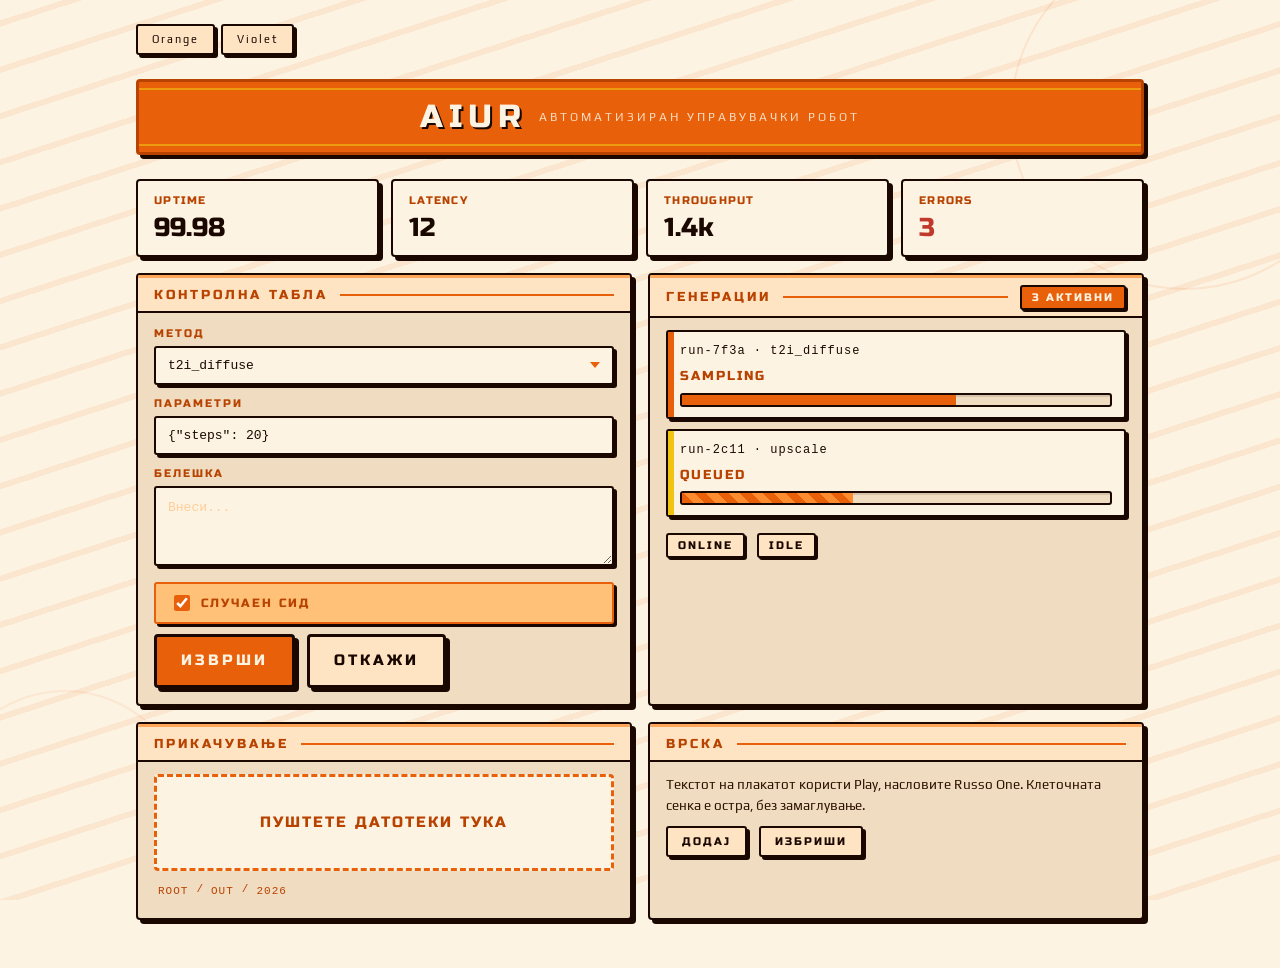
==== styles/construct-poster/demo.html @ 9340254c "refactor(styles): rename soviet-poster to construct-poster Rename the style directory, data-theme, d" ====
<!doctype html>
<html lang="en" data-theme="construct-poster" data-accent="orange">
<head>
<meta charset="utf-8" />
<meta name="viewport" content="width=device-width, initial-scale=1" />
<title>construct-poster — preview</title>
<link rel="preconnect" href="https://fonts.googleapis.com">
<link href="https://fonts.googleapis.com/css2?family=Play:wght@400;700&family=Russo+One&display=swap" rel="stylesheet">
<link rel="stylesheet" href="theme.css" />
<style>
  .shell { max-width: 1040px; margin: 0 auto; padding: var(--s5) var(--s4) var(--s7); }
  .grid { display: grid; grid-template-columns: repeat(4, 1fr); gap: var(--s3); margin: var(--s4) 0; }
  .cols { display: grid; grid-template-columns: 1fr 1fr; gap: var(--s4); margin-top: var(--s4); }
  .row { display: flex; gap: var(--s3); flex-wrap: wrap; align-items: center; }
  .toolbar { display: flex; justify-content: space-between; align-items: center; gap: var(--s3); margin-bottom: var(--s5); }
  @media (max-width: 760px) { .grid { grid-template-columns: repeat(2,1fr); } .cols { grid-template-columns: 1fr; } }
</style>
</head>
<body>
<div class="poster-bg"><span class="ring r1"></span><span class="ring r2"></span><span class="tri"></span></div>
<div class="shell">

  <div class="toolbar">
    <div class="segmented" id="acc" style="display:inline-flex;gap:6px">
      <button class="btn-sm" data-accent="orange">Orange</button>
      <button class="btn-sm" data-accent="violet">Violet</button>
    </div>
  </div>

  <header class="banner">
    <span class="banner-title">AIUR</span>
    <span class="banner-sub">АВТОМАТИЗИРАН УПРАВУВАЧКИ РОБОТ</span>
  </header>

  <div class="grid" style="margin-top:var(--s5)">
    <div class="stat"><div class="label">Uptime</div><div class="value num">99.98</div></div>
    <div class="stat"><div class="label">Latency</div><div class="value num">12</div></div>
    <div class="stat"><div class="label">Throughput</div><div class="value num">1.4k</div></div>
    <div class="stat"><div class="label">Errors</div><div class="value num" style="color:var(--bad)">3</div></div>
  </div>

  <div class="cols">
    <section class="panel">
      <div class="panel-head"><span class="panel-title">Контролна табла</span><span class="panel-rule"></span></div>
      <div class="panel-body">
        <div><span class="label">Метод</span><select class="select"><option>t2i_diffuse</option><option>upscale</option></select></div>
        <div><span class="label">Параметри</span><input class="input" value='{"steps": 20}' /></div>
        <div><span class="label">Белешка</span><textarea class="textarea" placeholder="Внеси..."></textarea></div>
        <label class="check"><input type="checkbox" checked> Случаен сид</label>
        <div class="row">
          <button class="btn">Изврши</button>
          <button class="btn btn-ghost">Откажи</button>
        </div>
      </div>
    </section>

    <section class="panel">
      <div class="panel-head"><span class="panel-title">Генерации</span><span class="panel-rule"></span><span class="badge">3 активни</span></div>
      <div class="panel-body">
        <div class="status-card">
          <div class="sid">run-7f3a · t2i_diffuse</div>
          <div class="sphase">sampling</div>
          <div class="progress"><span style="width:64%"></span></div>
        </div>
        <div class="status-card is-pending">
          <div class="sid">run-2c11 · upscale</div>
          <div class="sphase">queued</div>
          <div class="progress indeterminate"><span></span></div>
        </div>
        <div class="row" style="margin-top:6px">
          <span class="badge plain">online</span>
          <span class="badge plain">idle</span>
        </div>
      </div>
    </section>
  </div>

  <div class="cols">
    <section class="panel">
      <div class="panel-head"><span class="panel-title">Прикачување</span><span class="panel-rule"></span></div>
      <div class="panel-body">
        <div class="drop-zone"><div class="drop-title">ПУШТЕТЕ ДАТОТЕКИ ТУКА</div></div>
        <nav class="breadcrumb"><a href="#">root</a><span class="sep">/</span><a href="#">out</a><span class="sep">/</span><a href="#">2026</a></nav>
      </div>
    </section>
    <section class="panel">
      <div class="panel-head"><span class="panel-title">Врска</span><span class="panel-rule"></span></div>
      <div class="panel-body">
        <p style="color:var(--ink-2);font-size:13.5px">Текстот на плакатот користи Play, насловите Russo One. Клеточната сенка е остра, без замаглување.</p>
        <div class="row"><button class="btn btn-sm">Додај</button><button class="btn btn-sm">Избриши</button></div>
      </div>
    </section>
  </div>

</div>
<script>
  const html = document.documentElement;
  document.querySelectorAll("#acc button").forEach(b => b.onclick = () => {
    html.dataset.accent = b.dataset.accent;
  });
</script>
</body>
</html>
---- styles/construct-poster/theme.css ----
/* ============================================================
   construct-poster — a flat, cell-shaded constructivist-poster web style
   Warm paper neutrals, one chrome hue, heavy flat borders, sharp
   offset "cell" shadows, constructivist background decoration.

   Portable: everything below is the STYLE. Brand/status colours
   are declared as PART-LEVEL ACCENTS (data-accent) and PROJECT
   SLOTS, left for the host project to re-point.

   Usage:
     <html data-theme="construct-poster" data-accent="orange">
     <link rel="stylesheet" href="theme.css">
   Or drop just the :root token block into an existing system.

   Modes: light only (faithful to the source theme).
   Accents: "orange" (canonical) | "violet" (alt).
   License: MIT (code).
   ============================================================ */

/* ---- tokens: default = orange ---- */
:root,
[data-theme="construct-poster"] {
  /* neutrals — warm paper */
  --bg:        #fdf3e3;
  --bg-2:      #f0dcc0;
  --surface:   #fdf3e3;
  --surface-2: #f0dcc0;
  --surface-3: #ffe4c4;
  --line:      #1a0800;
  --line-2:    #2d1400;
  --ink:       #1a0800;
  --ink-2:     #2d1400;
  --mut:       #7a5c44;

  /* chrome — constructivist orange (canonical) */
  --chrome:        #e8600a;
  --chrome-2:      #b84300;
  --chrome-bright: #ff8c2e;
  --chrome-soft:   #ffc078;
  --chrome-pale:   #ffe4c4;

  /* cell-shadow: the sharp, un-blurred offset that defines the style */
  --cell-shadow: #1a0800;
  --cell: 4px;

  /* status */
  --good: #2e7d32; --warn: #f1c40f; --bad: #c0392b; --info: #1d5f8a;
  --gold: #f1c40f;

  /* shape — flat, heavy, barely-rounded */
  --bw: 2px;
  --r-sm: 3px; --r-md: 4px; --r-lg: 6px; --r-full: 999px;

  /* space / motion (shared scale) */
  --s1: 4px; --s2: 8px; --s3: 12px; --s4: 16px; --s5: 24px; --s6: 32px; --s7: 48px;
  --ease: cubic-bezier(.2,.7,.3,1); --dur: 100ms;

  /* type — host supplies actual families (Russo One / Play, OFL) */
  --f-display: 'Russo One', 'Arial Black', system-ui, sans-serif;
  --f-sans:    'Play', ui-sans-serif, system-ui, -apple-system, 'Segoe UI', sans-serif;
  --f-mono:    'Courier New', ui-monospace, monospace;

  /* constructivist background texture (off when host wants quiet) */
  --tex: repeating-linear-gradient(-18deg, transparent 0 38px, color-mix(in srgb, var(--chrome) 9%, transparent) 38px 44px);

  /* ── PROJECT SLOTS (host fills) ─────────────────────────── */
  --acc: var(--chrome);
  --acc-soft: var(--chrome-pale);
  --acc-line: var(--chrome);
  --acc-ink: var(--bg);
}

/* ---- accent: violet (muted alt palette) ---- */
[data-theme="construct-poster"][data-accent="violet"] {
  --bg:        #f7f5fa;
  --bg-2:      #e8e3f0;
  --surface:   #f7f5fa;
  --surface-2: #e8e3f0;
  --surface-3: #efecf5;
  --line:      #241d33;
  --line-2:    #3a3149;
  --ink:       #241d33;
  --ink-2:     #3a3149;
  --mut:       #655b78;

  --chrome:        #8578a8;
  --chrome-2:      #6b5b8a;
  --chrome-bright: #a49cc0;
  --chrome-soft:   #cbc4dd;
  --chrome-pale:   #efecf5;

  --cell-shadow: #241d33;
  --gold: #cbbf8f;
}

/* ============================================================
   BASE
   ============================================================ */
*, *::before, *::after { box-sizing: border-box; }
html { -webkit-text-size-adjust: 100%; }
body {
  margin: 0;
  background: var(--bg);
  color: var(--ink);
  font: 15px/1.55 var(--f-sans);
  -webkit-font-smoothing: antialiased;
  text-rendering: optimizeLegibility;
}
/* constructivist texture + decoration behind content */
.poster-bg {
  position: fixed; inset: 0; z-index: 0; pointer-events: none; overflow: hidden;
  background: var(--tex);
}
.poster-bg .ring {
  position: absolute; border-radius: 50%;
  border: 2px solid var(--chrome); opacity: .10;
}
.poster-bg .ring.r1 { width: 350px; height: 350px; top: -60px; right: -80px; }
.poster-bg .ring.r2 { width: 250px; height: 250px; bottom: -40px; left: -60px; opacity: .08; }
.poster-bg .tri {
  position: absolute; bottom: 8%; right: 12%; width: 0; height: 0;
  border-left: 60px solid transparent; border-right: 60px solid transparent;
  border-bottom: 100px solid var(--chrome); opacity: .07; transform: rotate(25deg);
}
.shell { position: relative; z-index: 1; }
h1,h2,h3 { margin: 0; font-family: var(--f-display); font-weight: 400; letter-spacing: .02em; }
p { margin: 0; }
a { color: var(--chrome-2); }
button { font: inherit; color: inherit; cursor: pointer; }
:focus-visible { outline: 2px solid var(--chrome); outline-offset: 2px; }

/* ============================================================
   COMPONENTS (starter kit)
   ============================================================ */
/* --- Banner --- */
.banner {
  display: flex; align-items: center; justify-content: center; gap: var(--s3);
  padding: 10px 32px; text-transform: uppercase;
  background: var(--chrome); color: var(--bg);
  border: 3px solid var(--chrome-2); border-radius: var(--r-md);
  box-shadow: var(--cell) var(--cell) 0 var(--cell-shadow);
  position: relative;
}
.banner::before, .banner::after {
  content: ''; position: absolute; left: 0; right: 0; height: 2px;
  background: var(--gold); opacity: .6;
}
.banner::before { top: 6px; } .banner::after { bottom: 6px; }
.banner-title { font-family: var(--f-display); font-size: 32px; letter-spacing: 6px; text-shadow: 2px 2px 0 var(--cell-shadow); }
.banner-sub { font-family: var(--f-sans); font-size: 12px; letter-spacing: 3px; opacity: .85; }

/* --- Panel — a flat cell-shaded block --- */
.panel {
  background: var(--surface-2);
  border: var(--bw) solid var(--line);
  border-radius: var(--r-md);
  box-shadow: var(--cell) var(--cell) 0 var(--cell-shadow);
  display: flex; flex-direction: column; overflow: hidden; position: relative;
}
.panel::before {
  content: ''; position: absolute; top: 0; left: 0; right: 0; height: 3px;
  background: var(--chrome-bright); opacity: .7; z-index: 2;
}
.panel-head {
  display: flex; flex-wrap: wrap; align-items: center; gap: var(--s3);
  padding: 10px 16px 6px; background: var(--chrome-pale);
  border-bottom: var(--bw) solid var(--line); flex-shrink: 0;
}
.panel-title {
  font-family: var(--f-display); font-size: 13px; color: var(--chrome-2);
  letter-spacing: 3px; text-transform: uppercase; white-space: nowrap;
}
.panel-rule { flex: 1 1 20px; min-width: 20px; height: 2px; background: var(--chrome); }
.panel-body { flex: 1; padding: 12px 16px 16px; display: flex; flex-direction: column; gap: 10px; }

/* --- Buttons --- */
.btn {
  display: inline-flex; align-items: center; justify-content: center; gap: var(--s2);
  padding: 12px 24px; font-family: var(--f-display); font-size: 15px;
  letter-spacing: 3px; text-transform: uppercase;
  color: var(--bg); background: var(--chrome);
  border: 3px solid var(--line); border-radius: var(--r-md);
  box-shadow: var(--cell) var(--cell) 0 var(--cell-shadow);
  transition: all var(--dur) var(--ease);
}
.btn:hover { background: var(--chrome-bright); transform: translate(2px,2px); box-shadow: calc(var(--cell) - 2px) calc(var(--cell) - 2px) 0 var(--cell-shadow); }
.btn:active { transform: translate(var(--cell), var(--cell)); box-shadow: 0 0 0 var(--cell-shadow); }
.btn:disabled { opacity: .45; cursor: not-allowed; box-shadow: none; transform: none; }
.btn-ghost { color: var(--ink); background: var(--chrome-pale); }
.btn-ghost:hover { background: var(--chrome-soft); }
.btn-sm {
  padding: 5px 14px; font-size: 11px; letter-spacing: 2px;
  color: var(--ink); background: var(--chrome-pale);
  border: var(--bw) solid var(--line); border-radius: var(--r-sm);
  box-shadow: 3px 3px 0 var(--cell-shadow);
}
.btn-sm:hover { background: var(--chrome-soft); border-color: var(--chrome); transform: translate(1px,1px); box-shadow: 2px 2px 0 var(--cell-shadow); }

/* --- Inputs --- */
.input, .textarea, .select {
  width: 100%; padding: 10px 12px; font-family: var(--f-mono); font-size: 13px;
  color: var(--ink); background: var(--surface);
  border: var(--bw) solid var(--line); border-radius: var(--r-sm);
  box-shadow: 3px 3px 0 var(--cell-shadow);
  transition: border-color var(--dur) var(--ease);
}
.textarea { line-height: 1.5; resize: vertical; min-height: 80px; }
.input:hover, .textarea:hover, .select:hover { border-color: var(--chrome); }
.input:focus, .textarea:focus, .select:focus { outline: none; border-color: var(--chrome); }
.input::placeholder, .textarea::placeholder { color: var(--chrome-soft); opacity: .7; }
.select {
  appearance: none; -webkit-appearance: none; cursor: pointer; padding-right: 30px;
  background-image: url("data:image/svg+xml,%3Csvg width='10' height='6' xmlns='http://www.w3.org/2000/svg'%3E%3Cpath d='M0 0l5 6 5-6z' fill='%23e8600a'/%3E%3C/svg%3E");
  background-repeat: no-repeat; background-position: right 12px center;
}
.label {
  display: block; font-family: var(--f-display); font-size: 11px;
  color: var(--chrome-2); letter-spacing: 2px; margin-bottom: 4px; text-transform: uppercase;
}

/* --- Checkbox --- */
.check {
  display: inline-flex; align-items: center; gap: var(--s2); cursor: pointer; user-select: none;
  font-family: var(--f-display); font-size: 12px; letter-spacing: 2px; text-transform: uppercase;
  color: var(--chrome-2); padding: 8px 14px; background: var(--surface);
  border: var(--bw) solid var(--line); border-radius: var(--r-sm);
  box-shadow: 3px 3px 0 var(--cell-shadow); transition: all var(--dur) var(--ease);
}
.check input { accent-color: var(--chrome); width: 16px; height: 16px; cursor: pointer; }
.check:hover { background: var(--chrome-pale); }
.check:has(input:checked) { background: var(--chrome-soft); border-color: var(--chrome); }

/* --- Badge / tag --- */
.badge {
  display: inline-flex; align-items: center; gap: 6px;
  font-family: var(--f-display); font-size: 11px; letter-spacing: 2px;
  text-transform: uppercase; padding: 2px 10px; color: var(--bg); background: var(--chrome);
  border: var(--bw) solid var(--line); border-radius: var(--r-sm);
  box-shadow: 2px 2px 0 var(--cell-shadow);
}
.badge.plain { color: var(--ink); background: var(--chrome-pale); }

/* --- Status card --- */
.status-card {
  position: relative; display: flex; flex-direction: column; gap: 6px;
  padding: 10px 12px; background: var(--surface);
  border: var(--bw) solid var(--line); border-radius: var(--r-sm);
  box-shadow: 3px 3px 0 var(--cell-shadow);
}
.status-card::before { content: ''; position: absolute; left: 0; top: 0; bottom: 0; width: 6px; background: var(--chrome); }
.status-card.is-pending::before { background: var(--gold); }
.status-card.is-ok::before { background: var(--good); }
.status-card.is-bad::before { background: var(--bad); }
.status-card .sid { font-family: var(--f-mono); font-size: 12px; letter-spacing: 1px; }
.status-card .sphase { font-family: var(--f-display); font-size: 13px; color: var(--chrome-2); letter-spacing: 2px; text-transform: uppercase; }

/* --- Progress --- */
.progress {
  height: 14px; background: var(--surface-2);
  border: var(--bw) solid var(--line); border-radius: var(--r-sm);
  overflow: hidden; box-shadow: inset 2px 2px 0 color-mix(in srgb, var(--line) 12%, transparent);
}
.progress > span { display: block; height: 100%; background: var(--chrome); transition: width .3s var(--ease); }
.progress.indeterminate > span {
  width: 40%; animation: poster-stripes 1.2s linear infinite;
  background: repeating-linear-gradient(45deg, var(--chrome) 0 8px, var(--chrome-bright) 8px 16px);
}
@keyframes poster-stripes { from { background-position: 0 0; } to { background-position: 22px 0; } }

/* --- Drop zone --- */
.drop-zone {
  border: 3px dashed var(--chrome); background: var(--surface);
  border-radius: var(--r-md); padding: 34px 16px; text-align: center;
  transition: background var(--dur) var(--ease), border-color var(--dur) var(--ease);
}
.drop-zone.dragging { background: var(--chrome-pale); border-color: var(--chrome-2); }
.drop-zone .drop-title { font-family: var(--f-display); letter-spacing: 2px; color: var(--chrome-2); }

/* --- Modal --- */
.modal { position: fixed; inset: 0; z-index: 2000; display: none; align-items: center; justify-content: center;
  background: color-mix(in srgb, var(--line) 62%, transparent); }
.modal.open { display: flex; }
.modal-box {
  width: min(680px, 92vw); max-height: 80vh; display: flex; flex-direction: column;
  background: var(--surface-2); border: var(--bw) solid var(--line);
  border-radius: var(--r-md); box-shadow: 8px 8px 0 var(--cell-shadow); overflow: hidden;
}
.modal-head { display: flex; align-items: center; gap: var(--s2); padding: 8px 10px;
  background: var(--chrome-pale); border-bottom: var(--bw) solid var(--line); }
.modal-body { flex: 1; overflow-y: auto; background: var(--surface); }
.modal-foot { padding: 10px; border-top: var(--bw) solid var(--line); background: var(--chrome-pale); }

/* --- Thumb (masonry card) --- */
.thumb {
  position: relative; overflow: hidden; cursor: pointer;
  background: var(--surface); border: var(--bw) solid var(--line);
  border-radius: var(--r-md); box-shadow: var(--cell) var(--cell) 0 var(--cell-shadow);
  break-inside: avoid; margin-bottom: 12px; transition: all .15s var(--ease);
}
.thumb:hover { border-color: var(--chrome); transform: translate(2px,2px); box-shadow: 2px 2px 0 var(--cell-shadow); }
.thumb img, .thumb video { width: 100%; height: auto; display: block; }

/* --- Breadcrumb --- */
.breadcrumb { display: flex; flex-wrap: wrap; gap: var(--s1); font-family: var(--f-mono); font-size: 11px; }
.breadcrumb a { color: var(--chrome-2); text-transform: uppercase; letter-spacing: 1px; text-decoration: none; padding: 2px 4px; border-radius: 2px; }
.breadcrumb a:hover { background: var(--chrome); color: var(--bg); }
.breadcrumb .sep { color: var(--chrome-2); user-select: none; }

/* --- Stat --- */
.stat {
  background: var(--surface); border: var(--bw) solid var(--line);
  border-radius: var(--r-md); box-shadow: var(--cell) var(--cell) 0 var(--cell-shadow);
  padding: var(--s3) var(--s4);
}
.stat .label { font-size: 10.5px; text-transform: uppercase; letter-spacing: .12em; color: var(--chrome-2); }
.stat .value { font-family: var(--f-display); font-size: 26px; line-height: 1.15; margin-top: 2px; }
.num { font-variant-numeric: tabular-nums; }

@media (prefers-reduced-motion: reduce) {
  * { transition-duration: 0ms !important; animation-duration: 0ms !important; }
}
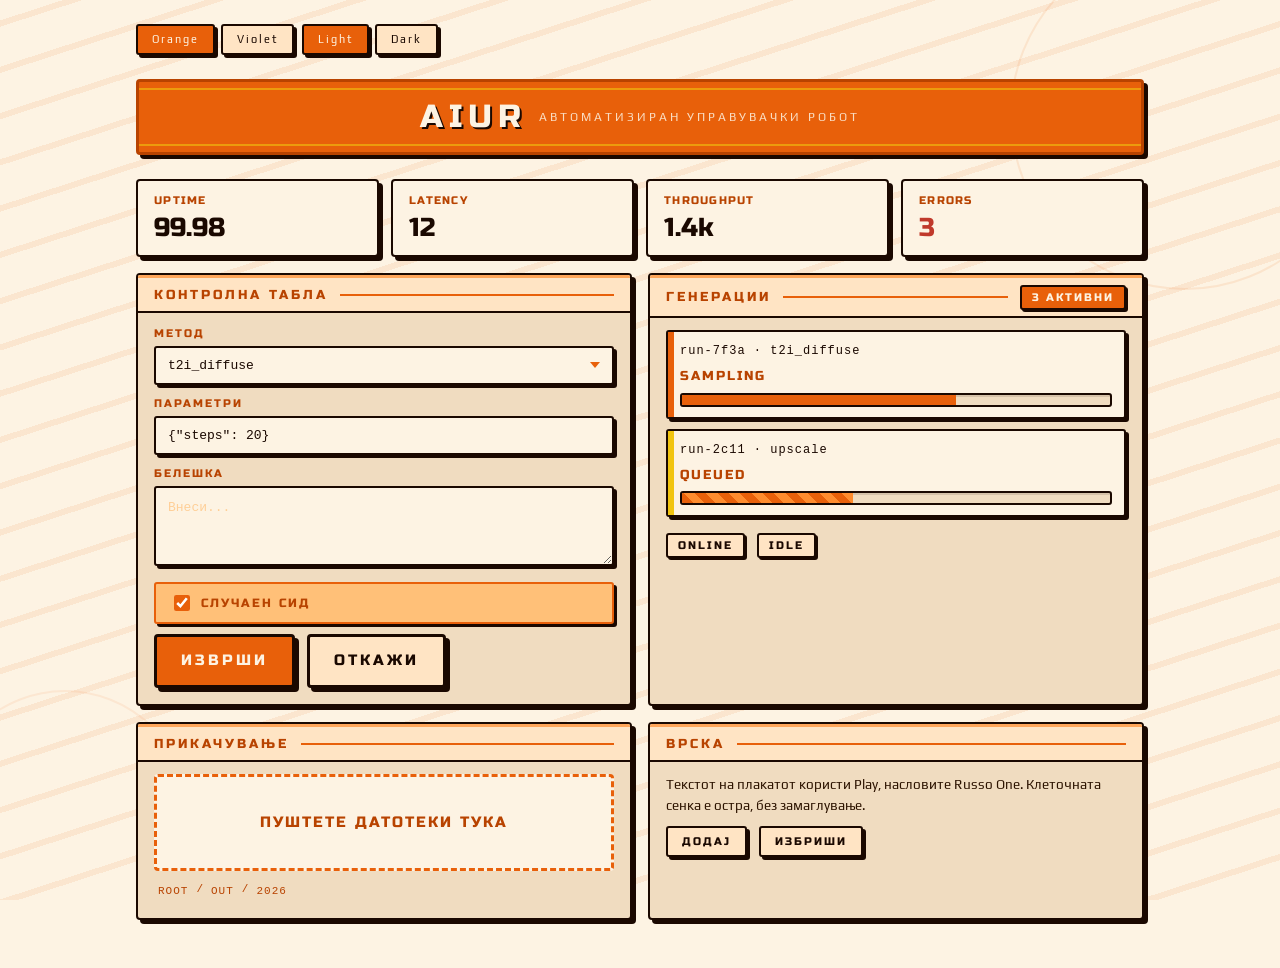
==== commit 3923dd08: "feat(construct-poster): add a dark mode Add a warm-night dark variant (orange and violet) with a cre" ====
--- a/styles/construct-poster/demo.html
+++ b/styles/construct-poster/demo.html
@@ -1,5 +1,5 @@
 <!doctype html>
-<html lang="en" data-theme="construct-poster" data-accent="orange">
+<html lang="en" data-theme="construct-poster" data-mode="light" data-accent="orange">
 <head>
 <meta charset="utf-8" />
 <meta name="viewport" content="width=device-width, initial-scale=1" />
@@ -13,6 +13,7 @@
   .cols { display: grid; grid-template-columns: 1fr 1fr; gap: var(--s4); margin-top: var(--s4); }
   .row { display: flex; gap: var(--s3); flex-wrap: wrap; align-items: center; }
   .toolbar { display: flex; justify-content: space-between; align-items: center; gap: var(--s3); margin-bottom: var(--s5); }
+  .toolbar .btn-sm[aria-pressed="true"] { background: var(--chrome); color: var(--bg); border-color: var(--line); }
   @media (max-width: 760px) { .grid { grid-template-columns: repeat(2,1fr); } .cols { grid-template-columns: 1fr; } }
 </style>
 </head>
@@ -21,9 +22,15 @@
 <div class="shell">
 
   <div class="toolbar">
-    <div class="segmented" id="acc" style="display:inline-flex;gap:6px">
-      <button class="btn-sm" data-accent="orange">Orange</button>
-      <button class="btn-sm" data-accent="violet">Violet</button>
+    <div class="row" style="gap:8px">
+      <div class="segmented" id="acc" style="display:inline-flex;gap:6px">
+        <button class="btn-sm" data-accent="orange" aria-pressed="true">Orange</button>
+        <button class="btn-sm" data-accent="violet" aria-pressed="false">Violet</button>
+      </div>
+      <div class="segmented" id="mode" style="display:inline-flex;gap:6px">
+        <button class="btn-sm" data-mode="light" aria-pressed="true">Light</button>
+        <button class="btn-sm" data-mode="dark" aria-pressed="false">Dark</button>
+      </div>
     </div>
   </div>
 
@@ -95,8 +102,17 @@
 </div>
 <script>
   const html = document.documentElement;
-  document.querySelectorAll("#acc button").forEach(b => b.onclick = () => {
-    html.dataset.accent = b.dataset.accent;
+  function select(group, attr, value) {
+    html.dataset[attr] = value;
+    document.querySelectorAll(`#${group} button`).forEach((button) => {
+      button.setAttribute("aria-pressed", String(button.dataset[attr] === value));
+    });
+  }
+  document.querySelectorAll("#acc button").forEach((button) => {
+    button.onclick = () => select("acc", "accent", button.dataset.accent);
+  });
+  document.querySelectorAll("#mode button").forEach((button) => {
+    button.onclick = () => select("mode", "mode", button.dataset.mode);
   });
 </script>
 </body>
--- a/styles/construct-poster/theme.css
+++ b/styles/construct-poster/theme.css
@@ -1,18 +1,18 @@
 /* ============================================================
    construct-poster — a flat, cell-shaded constructivist-poster web style
-   Warm paper neutrals, one chrome hue, heavy flat borders, sharp
-   offset "cell" shadows, constructivist background decoration.
+   Warm paper (light) / warm night (dark) neutrals, one chrome hue, heavy flat
+   borders, sharp offset "cell" shadows, constructivist background decoration.
 
    Portable: everything below is the STYLE. Brand/status colours
    are declared as PART-LEVEL ACCENTS (data-accent) and PROJECT
    SLOTS, left for the host project to re-point.
 
    Usage:
-     <html data-theme="construct-poster" data-accent="orange">
+     <html data-theme="construct-poster" data-mode="light" data-accent="orange">
      <link rel="stylesheet" href="theme.css">
    Or drop just the :root token block into an existing system.
 
-   Modes: light only (faithful to the source theme).
+   Modes: light (canonical paper) | dark (warm night ground).
    Accents: "orange" (canonical) | "violet" (alt).
    License: MIT (code).
    ============================================================ */
@@ -20,6 +20,7 @@
 /* ---- tokens: default = orange ---- */
 :root,
 [data-theme="construct-poster"] {
+  color-scheme: light;
   /* neutrals — warm paper */
   --bg:        #fdf3e3;
   --bg-2:      #f0dcc0;
@@ -42,6 +43,7 @@
   /* cell-shadow: the sharp, un-blurred offset that defines the style */
   --cell-shadow: #1a0800;
   --cell: 4px;
+  --scrim: color-mix(in srgb, #1a0800 62%, transparent);
 
   /* status */
   --good: #2e7d32; --warn: #f1c40f; --bad: #c0392b; --info: #1d5f8a;
@@ -93,6 +95,60 @@
   --gold: #cbbf8f;
 }
 
+/* ---- mode: dark (warm night paper, inverted line) ---- */
+[data-theme="construct-poster"][data-mode="dark"] {
+  color-scheme: dark;
+  --bg:        #120b08;
+  --bg-2:      #1a0e09;
+  --surface:   #1c0f09;
+  --surface-2: #26140c;
+  --surface-3: #321a0e;
+  --line:      #f4e3cb;
+  --line-2:    #d8c3aa;
+  --ink:       #f6e8d6;
+  --ink-2:     #d8c3aa;
+  --mut:       #a88d75;
+
+  --chrome:        #ff7a1a;
+  --chrome-2:      #ffb066;
+  --chrome-bright: #ffc08a;
+  --chrome-soft:   #6a3210;
+  --chrome-pale:   #2a1309;
+
+  --cell-shadow: #050201;
+  --scrim: color-mix(in srgb, #000 72%, transparent);
+  --gold: #e6c15c;
+  --good: #7bd88f; --warn: #f0c24b; --bad: #ff8b7a; --info: #8fc7ff;
+  --tex: repeating-linear-gradient(-18deg, transparent 0 38px, color-mix(in srgb, var(--chrome) 7%, transparent) 38px 44px);
+}
+
+/* ---- dark + violet ---- */
+[data-theme="construct-poster"][data-mode="dark"][data-accent="violet"] {
+  color-scheme: dark;
+  --bg:        #110d16;
+  --bg-2:      #18111f;
+  --surface:   #1b1424;
+  --surface-2: #241a30;
+  --surface-3: #30233d;
+  --line:      #efe4ff;
+  --line-2:    #d3c1ec;
+  --ink:       #f3ecfb;
+  --ink-2:     #d3c1ec;
+  --mut:       #a795c2;
+
+  --chrome:        #b8a6e0;
+  --chrome-2:      #d8c8ff;
+  --chrome-bright: #e7dcff;
+  --chrome-soft:   #4a3a66;
+  --chrome-pale:   #241b33;
+
+  --cell-shadow: #07040c;
+  --scrim: color-mix(in srgb, #000 70%, transparent);
+  --gold: #d9c98a;
+  --good: #7bd88f; --warn: #f0c24b; --bad: #ff8b7a; --info: #8fc7ff;
+  --tex: repeating-linear-gradient(-18deg, transparent 0 38px, color-mix(in srgb, var(--chrome) 7%, transparent) 38px 44px);
+}
+
 /* ============================================================
    BASE
    ============================================================ */
@@ -213,6 +269,20 @@
   background-image: url("data:image/svg+xml,%3Csvg width='10' height='6' xmlns='http://www.w3.org/2000/svg'%3E%3Cpath d='M0 0l5 6 5-6z' fill='%23e8600a'/%3E%3C/svg%3E");
   background-repeat: no-repeat; background-position: right 12px center;
 }
+[data-theme="construct-poster"][data-accent="violet"] .select {
+  background-image: url("data:image/svg+xml,%3Csvg width='10' height='6' xmlns='http://www.w3.org/2000/svg'%3E%3Cpath d='M0 0l5 6 5-6z' fill='%238578a8'/%3E%3C/svg%3E");
+}
+[data-theme="construct-poster"][data-mode="dark"] .select {
+  background-image: url("data:image/svg+xml,%3Csvg width='10' height='6' xmlns='http://www.w3.org/2000/svg'%3E%3Cpath d='M0 0l5 6 5-6z' fill='%23ff7a1a'/%3E%3C/svg%3E");
+}
+[data-theme="construct-poster"][data-mode="dark"][data-accent="violet"] .select {
+  background-image: url("data:image/svg+xml,%3Csvg width='10' height='6' xmlns='http://www.w3.org/2000/svg'%3E%3Cpath d='M0 0l5 6 5-6z' fill='%23b8a6e0'/%3E%3C/svg%3E");
+}
+[data-theme="construct-poster"][data-mode="dark"] .input::placeholder,
+[data-theme="construct-poster"][data-mode="dark"] .textarea::placeholder {
+  color: var(--mut);
+  opacity: .9;
+}
 .label {
   display: block; font-family: var(--f-display); font-size: 11px;
   color: var(--chrome-2); letter-spacing: 2px; margin-bottom: 4px; text-transform: uppercase;
@@ -278,7 +348,7 @@
 
 /* --- Modal --- */
 .modal { position: fixed; inset: 0; z-index: 2000; display: none; align-items: center; justify-content: center;
-  background: color-mix(in srgb, var(--line) 62%, transparent); }
+  background: var(--scrim); }
 .modal.open { display: flex; }
 .modal-box {
   width: min(680px, 92vw); max-height: 80vh; display: flex; flex-direction: column;
@@ -319,3 +389,37 @@
 @media (prefers-reduced-motion: reduce) {
   * { transition-duration: 0ms !important; animation-duration: 0ms !important; }
 }
+
+/* ------------------------------------------------------------ scrollbars */
+[data-theme="construct-poster"] {
+  scrollbar-color: var(--line) var(--surface-2);
+  scrollbar-width: thin;
+}
+
+[data-theme="construct-poster"]::-webkit-scrollbar,
+[data-theme="construct-poster"] ::-webkit-scrollbar {
+  width: 12px;
+  height: 12px;
+}
+
+[data-theme="construct-poster"]::-webkit-scrollbar-track,
+[data-theme="construct-poster"] ::-webkit-scrollbar-track {
+  background: var(--surface-2);
+}
+
+[data-theme="construct-poster"]::-webkit-scrollbar-thumb,
+[data-theme="construct-poster"] ::-webkit-scrollbar-thumb {
+  background: var(--line);
+  border: 2px solid var(--surface-2);
+  border-radius: 0;
+}
+
+[data-theme="construct-poster"]::-webkit-scrollbar-thumb:hover,
+[data-theme="construct-poster"] ::-webkit-scrollbar-thumb:hover {
+  background: var(--chrome);
+}
+
+[data-theme="construct-poster"]::-webkit-scrollbar-corner,
+[data-theme="construct-poster"] ::-webkit-scrollbar-corner {
+  background: var(--surface-2);
+}
